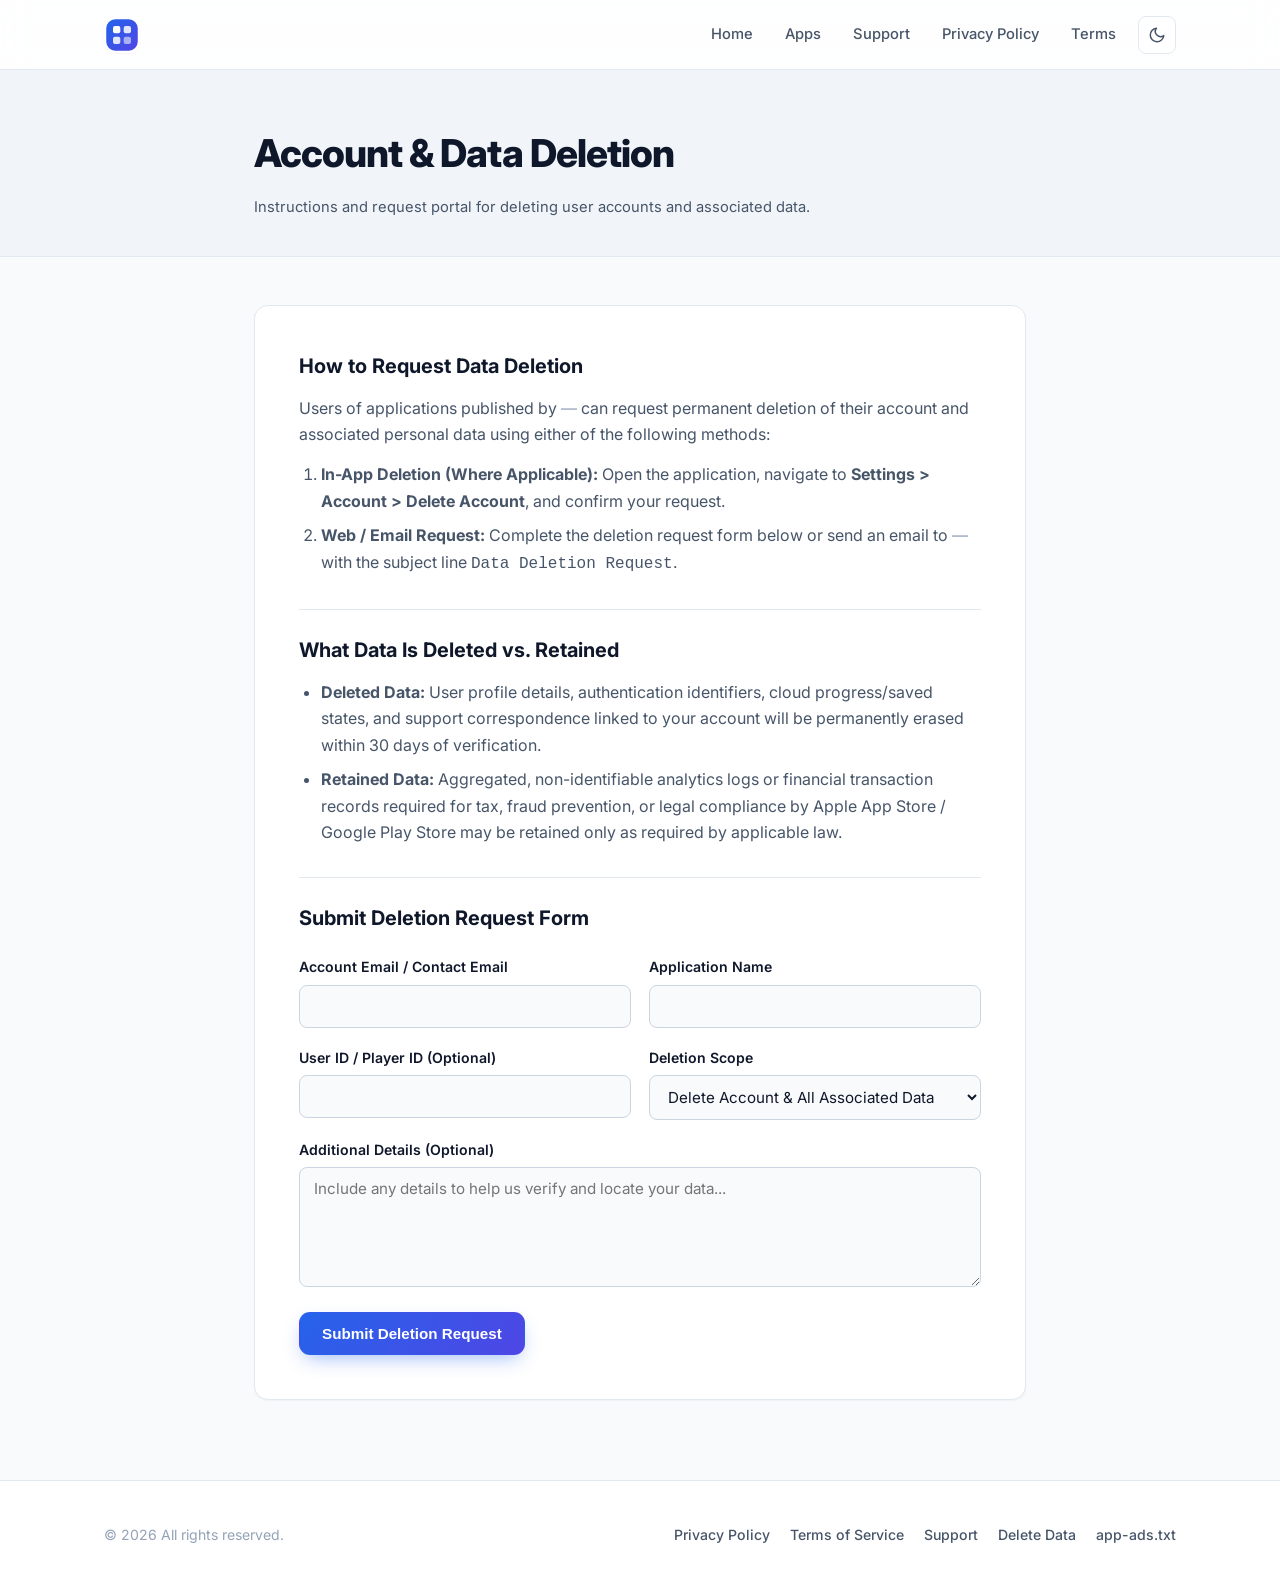
==== delete-data.html @ 7152f50c "init" ====
<!DOCTYPE html>
<html lang="en">
<head>
  <meta charset="UTF-8">
  <meta name="viewport" content="width=device-width, initial-scale=1.0">
  <title>Account &amp; Data Deletion Request</title>
  <meta name="description" content="Request deletion of your account and associated personal data from our mobile applications.">
  <link rel="icon" type="image/svg+xml" href="/assets/img/favicon.svg">
  <link rel="preconnect" href="https://fonts.googleapis.com">
  <link rel="preconnect" href="https://fonts.gstatic.com" crossorigin>
  <link href="https://fonts.googleapis.com/css2?family=Inter:wght@400;500;600;700;800&display=swap" rel="stylesheet">
  <link rel="stylesheet" href="/assets/css/style.css">
  <script src="/assets/js/main.js" defer></script>
</head>
<body>

  <!-- ==================== HEADER ==================== -->
  <header class="site-header">
    <div class="container header-inner">
      <a href="/" class="brand" aria-label="Home">
        <img src="/assets/img/favicon.svg" alt="" class="brand-logo" width="36" height="36">
        <!-- ĐIỀN TÊN STUDIO / DEVELOPER VÀO GIỮA THẺ SPAN DƯỚI ĐÂY -->
        <span class="brand-name"></span>
      </a>

      <div class="nav-wrapper">
        <nav aria-label="Primary Navigation">
          <ul class="nav-links" id="nav-links">
            <li><a href="/">Home</a></li>
            <li><a href="/#apps">Apps</a></li>
            <li><a href="/support.html">Support</a></li>
            <li><a href="/privacy.html">Privacy Policy</a></li>
            <li><a href="/terms.html">Terms</a></li>
          </ul>
        </nav>

        <button type="button" class="icon-btn" id="theme-toggle" aria-label="Toggle color theme" title="Toggle Dark/Light Mode">
          <svg class="icon-sun" width="18" height="18" viewBox="0 0 24 24" fill="none" stroke="currentColor" stroke-width="2" stroke-linecap="round" stroke-linejoin="round"><circle cx="12" cy="12" r="5"/><path d="M12 1v2M12 21v2M4.22 4.22l1.42 1.42M18.36 18.36l1.42 1.42M1 12h2M21 12h2M4.22 19.78l1.42-1.42M18.36 5.64l1.42-1.42"/></svg>
          <svg class="icon-moon" width="18" height="18" viewBox="0 0 24 24" fill="none" stroke="currentColor" stroke-width="2" stroke-linecap="round" stroke-linejoin="round"><path d="M21 12.79A9 9 0 1 1 11.21 3 7 7 0 0 0 21 12.79z"/></svg>
        </button>

        <button type="button" class="icon-btn menu-toggle" id="menu-toggle" aria-expanded="false" aria-controls="nav-links" aria-label="Open menu">
          <svg width="20" height="20" viewBox="0 0 24 24" fill="none" stroke="currentColor" stroke-width="2" stroke-linecap="round"><path d="M4 7h16M4 12h16M4 17h16"/></svg>
        </button>
      </div>
    </div>
  </header>

  <!-- ==================== MAIN ==================== -->
  <main>
    <section class="page-hero">
      <div class="container container--narrow">
        <h1>Account &amp; Data Deletion</h1>
        <p class="page-meta">Instructions and request portal for deleting user accounts and associated data.</p>
      </div>
    </section>

    <section class="legal-body">
      <div class="container container--narrow">
        <div class="legal-card">
          <h2>How to Request Data Deletion</h2>
          <p>
            Users of applications published by
            <!-- ĐIỀN TÊN DEVELOPER / CÔNG TY VÀO THẺ SPAN DƯỚI ĐÂY -->
            <span class="info-slot"></span>
            can request permanent deletion of their account and associated personal data using either of the following methods:
          </p>
          <ol>
            <li><strong>In-App Deletion (Where Applicable):</strong> Open the application, navigate to <strong>Settings &gt; Account &gt; Delete Account</strong>, and confirm your request.</li>
            <li><strong>Web / Email Request:</strong> Complete the deletion request form below or send an email to
              <!-- ĐIỀN EMAIL LIÊN HỆ XÓA DỮ LIỆU VÀO THẺ SPAN DƯỚI ĐÂY -->
              <span class="info-slot"></span>
              with the subject line <code>Data Deletion Request</code>.
            </li>
          </ol>

          <h2>What Data Is Deleted vs. Retained</h2>
          <ul>
            <li><strong>Deleted Data:</strong> User profile details, authentication identifiers, cloud progress/saved states, and support correspondence linked to your account will be permanently erased within 30 days of verification.</li>
            <li><strong>Retained Data:</strong> Aggregated, non-identifiable analytics logs or financial transaction records required for tax, fraud prevention, or legal compliance by Apple App Store / Google Play Store may be retained only as required by applicable law.</li>
          </ul>

          <h2>Submit Deletion Request Form</h2>
          <form name="data-deletion" method="POST" data-netlify="true" netlify-honeypot="bot-field" class="form-stack">
            <input type="hidden" name="form-name" value="data-deletion">
            <div class="hidden-honeypot">
              <label>Don’t fill this out if you’re human: <input name="bot-field"></label>
            </div>

            <div class="form-row">
              <div class="form-group">
                <label for="del-email">Account Email / Contact Email</label>
                <input type="email" id="del-email" name="email" class="form-control" required>
              </div>
              <div class="form-group">
                <label for="del-app">Application Name</label>
                <input type="text" id="del-app" name="app_name" class="form-control" required>
              </div>
            </div>

            <div class="form-row">
              <div class="form-group">
                <label for="del-userid">User ID / Player ID (Optional)</label>
                <input type="text" id="del-userid" name="user_id" class="form-control">
              </div>
              <div class="form-group">
                <label for="del-scope">Deletion Scope</label>
                <select id="del-scope" name="scope" class="form-control">
                  <option value="Full Account & Data Deletion">Delete Account &amp; All Associated Data</option>
                  <option value="Partial Personal Data Deletion">Delete Specific Personal Data Only</option>
                </select>
              </div>
            </div>

            <div class="form-group">
              <label for="del-notes">Additional Details (Optional)</label>
              <textarea id="del-notes" name="notes" class="form-control" placeholder="Include any details to help us verify and locate your data..."></textarea>
            </div>

            <div>
              <button type="submit" class="btn btn-primary">Submit Deletion Request</button>
            </div>
          </form>
        </div>
      </div>
    </section>
  </main>

  <!-- ==================== FOOTER ==================== -->
  <footer class="site-footer">
    <div class="container footer-inner">
      <p class="footer-copy">
        &copy; <span id="current-year"></span>
        <!-- ĐIỀN TÊN BẢN QUYỀN / STUDIO TẠI ĐÂY -->
        <span></span>
        All rights reserved.
      </p>

      <ul class="footer-links">
        <li><a href="/privacy.html">Privacy Policy</a></li>
        <li><a href="/terms.html">Terms of Service</a></li>
        <li><a href="/support.html">Support</a></li>
        <li><a href="/delete-data.html">Delete Data</a></li>
        <li><a href="/app-ads.txt">app-ads.txt</a></li>
      </ul>
    </div>
  </footer>

</body>
</html>
---- assets/css/style.css ----
/* ==========================================================================
   Mobile App Studio — Static Website Template (iOS & Android Store Ready)
   ========================================================================== */

:root {
  --bg-body: #f8fafc;
  --bg-surface: #ffffff;
  --bg-subtle: #f1f5f9;
  --bg-glass: rgba(255, 255, 255, 0.82);

  --text-primary: #0f172a;
  --text-secondary: #475569;
  --text-muted: #94a3b8;

  --accent: #2563eb;
  --accent-hover: #1d4ed8;
  --accent-soft: rgba(37, 99, 235, 0.1);
  --accent-gradient: linear-gradient(135deg, #2563eb 0%, #4f46e5 100%);

  --border-color: #e2e8f0;
  --border-strong: #cbd5e1;

  --shadow-sm: 0 1px 2px rgba(15, 23, 42, 0.04);
  --shadow-md: 0 10px 30px -10px rgba(15, 23, 42, 0.08);
  --shadow-lg: 0 20px 45px -15px rgba(15, 23, 42, 0.12);

  --radius-sm: 8px;
  --radius-md: 14px;
  --radius-lg: 22px;
  --radius-pill: 9999px;

  --container-width: 1120px;
  --reading-width: 820px;
  --header-height: 70px;
}

[data-theme="dark"] {
  --bg-body: #090d16;
  --bg-surface: #111827;
  --bg-subtle: #1e293b;
  --bg-glass: rgba(17, 24, 39, 0.82);

  --text-primary: #f8fafc;
  --text-secondary: #94a3b8;
  --text-muted: #64748b;

  --accent: #3b82f6;
  --accent-hover: #60a5fa;
  --accent-soft: rgba(59, 130, 246, 0.15);

  --border-color: #1f2937;
  --border-strong: #334155;

  --shadow-sm: 0 1px 2px rgba(0, 0, 0, 0.3);
  --shadow-md: 0 10px 30px -10px rgba(0, 0, 0, 0.45);
  --shadow-lg: 0 20px 45px -15px rgba(0, 0, 0, 0.6);
}

/* Reset & Base */
*,
*::before,
*::after {
  box-sizing: border-box;
  margin: 0;
  padding: 0;
}

html {
  scroll-behavior: smooth;
  -webkit-text-size-adjust: 100%;
}

body {
  font-family: "Inter", -apple-system, BlinkMacSystemFont, "Segoe UI", Roboto, sans-serif;
  background-color: var(--bg-body);
  color: var(--text-primary);
  line-height: 1.65;
  font-size: 16px;
  min-height: 100vh;
  display: flex;
  flex-direction: column;
  transition: background-color 0.2s ease, color 0.2s ease;
}

main {
  flex: 1;
}

a {
  color: var(--accent);
  text-decoration: none;
  transition: color 0.15s ease, opacity 0.15s ease;
}

a:hover {
  color: var(--accent-hover);
}

img,
svg {
  display: block;
  max-width: 100%;
}

.container {
  width: 100%;
  max-width: var(--container-width);
  margin: 0 auto;
  padding: 0 24px;
}

.container--narrow {
  max-width: var(--reading-width);
}

/* Empty Slot Helper: Hiển thị gọn gàng khi thông tin đang để trống */
.info-slot:empty::before {
  content: "—";
  color: var(--text-muted);
  font-weight: 400;
}

.brand-name:empty {
  display: none;
}

/* ==========================================================================
   Header & Navigation
   ========================================================================== */
.site-header {
  position: sticky;
  top: 0;
  z-index: 100;
  height: var(--header-height);
  background: var(--bg-glass);
  backdrop-filter: blur(14px);
  -webkit-backdrop-filter: blur(14px);
  border-bottom: 1px solid var(--border-color);
}

.header-inner {
  height: 100%;
  display: flex;
  align-items: center;
  justify-content: space-between;
  gap: 20px;
}

.brand {
  display: inline-flex;
  align-items: center;
  gap: 12px;
  color: var(--text-primary);
  font-weight: 700;
  font-size: 1.05rem;
  letter-spacing: -0.02em;
}

.brand:hover {
  color: var(--text-primary);
  opacity: 0.9;
}

.brand-logo {
  width: 36px;
  height: 36px;
  border-radius: 10px;
  flex-shrink: 0;
  box-shadow: var(--shadow-sm);
}

.nav-wrapper {
  display: flex;
  align-items: center;
  gap: 8px;
}

.nav-links {
  display: flex;
  align-items: center;
  gap: 4px;
  list-style: none;
}

.nav-links a {
  display: inline-block;
  padding: 8px 14px;
  border-radius: var(--radius-sm);
  color: var(--text-secondary);
  font-size: 0.92rem;
  font-weight: 500;
  transition: background-color 0.15s ease, color 0.15s ease;
}

.nav-links a:hover,
.nav-links a[aria-current="page"] {
  color: var(--text-primary);
  background-color: var(--bg-subtle);
}

.icon-btn {
  display: inline-flex;
  align-items: center;
  justify-content: center;
  width: 38px;
  height: 38px;
  border-radius: var(--radius-sm);
  border: 1px solid var(--border-color);
  background: var(--bg-surface);
  color: var(--text-secondary);
  cursor: pointer;
  transition: all 0.15s ease;
}

.icon-btn:hover {
  color: var(--text-primary);
  border-color: var(--border-strong);
}

.menu-toggle {
  display: none;
}

/* Theme Icon States */
[data-theme="dark"] .icon-sun {
  display: block;
}
[data-theme="dark"] .icon-moon {
  display: none;
}
:root:not([data-theme="dark"]) .icon-sun {
  display: none;
}
:root:not([data-theme="dark"]) .icon-moon {
  display: block;
}

/* ==========================================================================
   Hero Section
   ========================================================================== */
.hero {
  position: relative;
  overflow: hidden;
  padding: 88px 0 72px;
  border-bottom: 1px solid var(--border-color);
  background:
    radial-gradient(circle at 15% 15%, var(--accent-soft), transparent 42%),
    radial-gradient(circle at 85% 25%, rgba(79, 70, 229, 0.08), transparent 40%);
}

.hero-inner {
  max-width: 760px;
  margin: 0 auto;
  text-align: center;
}

.badge-pill {
  display: inline-flex;
  align-items: center;
  gap: 8px;
  padding: 6px 14px;
  border-radius: var(--radius-pill);
  background: var(--accent-soft);
  color: var(--accent);
  font-size: 0.82rem;
  font-weight: 600;
  letter-spacing: 0.01em;
  margin-bottom: 22px;
}

.badge-dot {
  width: 7px;
  height: 7px;
  border-radius: 50%;
  background: var(--accent);
}

.hero h1 {
  font-size: clamp(2.1rem, 4.8vw, 3.35rem);
  font-weight: 800;
  line-height: 1.15;
  letter-spacing: -0.03em;
  margin-bottom: 18px;
}

.hero-subtitle {
  font-size: clamp(1rem, 2vw, 1.15rem);
  color: var(--text-secondary);
  max-width: 600px;
  margin: 0 auto 32px;
}

.hero-actions {
  display: flex;
  flex-wrap: wrap;
  align-items: center;
  justify-content: center;
  gap: 12px;
}

.btn {
  display: inline-flex;
  align-items: center;
  justify-content: center;
  gap: 9px;
  padding: 12px 22px;
  border-radius: 11px;
  font-size: 0.95rem;
  font-weight: 600;
  border: 1px solid transparent;
  cursor: pointer;
  transition: transform 0.15s ease, box-shadow 0.15s ease, background-color 0.15s ease;
}

.btn:active {
  transform: translateY(1px);
}

.btn-primary {
  background: var(--accent-gradient);
  color: #ffffff;
  box-shadow: 0 8px 20px -6px rgba(37, 99, 235, 0.45);
}

.btn-primary:hover {
  color: #ffffff;
  opacity: 0.95;
}

.btn-secondary {
  background: var(--bg-surface);
  color: var(--text-primary);
  border-color: var(--border-color);
  box-shadow: var(--shadow-sm);
}

.btn-secondary:hover {
  color: var(--text-primary);
  border-color: var(--border-strong);
  background: var(--bg-subtle);
}

/* ==========================================================================
   Sections & Cards
   ========================================================================== */
.section {
  padding: 72px 0;
}

.section--alt {
  background: var(--bg-subtle);
  border-top: 1px solid var(--border-color);
  border-bottom: 1px solid var(--border-color);
}

.section-header {
  text-align: center;
  max-width: 640px;
  margin: 0 auto 44px;
}

.section-header h2 {
  font-size: clamp(1.55rem, 3vw, 2.05rem);
  font-weight: 700;
  letter-spacing: -0.025em;
  margin-bottom: 10px;
}

.section-header p {
  color: var(--text-secondary);
}

/* Empty State Showcase (Khi chưa có sản phẩm trên chợ) */
.empty-showcase {
  max-width: 680px;
  margin: 0 auto;
  padding: 48px 32px;
  background: var(--bg-surface);
  border: 1px dashed var(--border-strong);
  border-radius: var(--radius-lg);
  text-align: center;
  box-shadow: var(--shadow-md);
}

.empty-icon-wrap {
  width: 68px;
  height: 68px;
  margin: 0 auto 20px;
  border-radius: 18px;
  background: var(--accent-soft);
  color: var(--accent);
  display: flex;
  align-items: center;
  justify-content: center;
}

.empty-showcase h3 {
  font-size: 1.3rem;
  font-weight: 700;
  margin-bottom: 8px;
}

.empty-showcase p {
  color: var(--text-secondary);
  max-width: 480px;
  margin: 0 auto 26px;
  font-size: 0.96rem;
}

.store-badges {
  display: flex;
  flex-wrap: wrap;
  justify-content: center;
  gap: 12px;
}

.store-badge {
  display: inline-flex;
  align-items: center;
  gap: 10px;
  padding: 10px 18px;
  border-radius: 11px;
  background: var(--bg-subtle);
  border: 1px solid var(--border-color);
  color: var(--text-secondary);
  font-size: 0.85rem;
}

.store-badge--disabled {
  opacity: 0.78;
  cursor: default;
  user-select: none;
}

.store-badge strong {
  display: block;
  color: var(--text-primary);
  font-size: 0.92rem;
  line-height: 1.2;
}

.store-badge span {
  display: block;
  font-size: 0.72rem;
  text-transform: uppercase;
  letter-spacing: 0.04em;
}

/* App Grid (Sẵn sàng khi mở comment thêm sản phẩm sau này) */
.app-grid {
  display: grid;
  grid-template-columns: repeat(auto-fill, minmax(310px, 1fr));
  gap: 24px;
}

.app-card {
  background: var(--bg-surface);
  border: 1px solid var(--border-color);
  border-radius: var(--radius-md);
  padding: 24px;
  box-shadow: var(--shadow-sm);
  display: flex;
  flex-direction: column;
  gap: 16px;
  transition: transform 0.2s ease, box-shadow 0.2s ease;
}

.app-card:hover {
  transform: translateY(-3px);
  box-shadow: var(--shadow-md);
}

.app-card-head {
  display: flex;
  align-items: center;
  gap: 16px;
}

.app-icon {
  width: 64px;
  height: 64px;
  border-radius: 16px;
  background: var(--bg-subtle);
  border: 1px solid var(--border-color);
  object-fit: cover;
  flex-shrink: 0;
}

.app-meta h3 {
  font-size: 1.12rem;
  font-weight: 700;
}

.app-category {
  font-size: 0.82rem;
  color: var(--text-muted);
}

.app-desc {
  color: var(--text-secondary);
  font-size: 0.93rem;
  flex: 1;
}

.app-links {
  display: flex;
  flex-wrap: wrap;
  gap: 10px;
}

/* Info Grid (Developer / Compliance Quick Links) */
.info-grid {
  display: grid;
  grid-template-columns: repeat(auto-fit, minmax(260px, 1fr));
  gap: 20px;
}

.info-card {
  background: var(--bg-surface);
  border: 1px solid var(--border-color);
  border-radius: var(--radius-md);
  padding: 26px;
  box-shadow: var(--shadow-sm);
}

.info-card-icon {
  width: 42px;
  height: 42px;
  border-radius: 10px;
  background: var(--accent-soft);
  color: var(--accent);
  display: flex;
  align-items: center;
  justify-content: center;
  margin-bottom: 16px;
}

.info-card h3 {
  font-size: 1.05rem;
  font-weight: 700;
  margin-bottom: 8px;
}

.info-card p {
  color: var(--text-secondary);
  font-size: 0.92rem;
  margin-bottom: 14px;
}

.info-card-link {
  font-size: 0.9rem;
  font-weight: 600;
  display: inline-flex;
  align-items: center;
  gap: 6px;
}

/* Developer Info Table */
.meta-card {
  background: var(--bg-surface);
  border: 1px solid var(--border-color);
  border-radius: var(--radius-md);
  padding: 28px;
  box-shadow: var(--shadow-sm);
}

.meta-list {
  display: grid;
  grid-template-columns: repeat(auto-fit, minmax(220px, 1fr));
  gap: 20px;
}

.meta-item dt {
  font-size: 0.78rem;
  font-weight: 600;
  text-transform: uppercase;
  letter-spacing: 0.05em;
  color: var(--text-muted);
  margin-bottom: 4px;
}

.meta-item dd {
  font-size: 0.96rem;
  font-weight: 500;
  color: var(--text-primary);
  word-break: break-word;
}

/* ==========================================================================
   Legal & Content Pages (Privacy, Terms, Support, Delete Data)
   ========================================================================== */
.page-hero {
  padding: 52px 0 36px;
  border-bottom: 1px solid var(--border-color);
  background: var(--bg-subtle);
}

.page-hero h1 {
  font-size: clamp(1.75rem, 3.5vw, 2.4rem);
  font-weight: 800;
  letter-spacing: -0.025em;
  margin-bottom: 10px;
}

.page-meta {
  color: var(--text-secondary);
  font-size: 0.92rem;
}

.legal-body {
  padding: 48px 0 80px;
}

.legal-card {
  background: var(--bg-surface);
  border: 1px solid var(--border-color);
  border-radius: var(--radius-md);
  padding: clamp(24px, 4vw, 44px);
  box-shadow: var(--shadow-sm);
}

.legal-card h2 {
  font-size: 1.25rem;
  font-weight: 700;
  margin-top: 32px;
  margin-bottom: 12px;
  padding-top: 24px;
  border-top: 1px solid var(--border-color);
}

.legal-card h2:first-child {
  margin-top: 0;
  padding-top: 0;
  border-top: none;
}

.legal-card h3 {
  font-size: 1.05rem;
  font-weight: 600;
  margin-top: 20px;
  margin-bottom: 8px;
}

.legal-card p {
  color: var(--text-secondary);
  margin-bottom: 14px;
}

.legal-card ul,
.legal-card ol {
  color: var(--text-secondary);
  padding-left: 22px;
  margin-bottom: 16px;
}

.legal-card li {
  margin-bottom: 8px;
}

/* Forms (Support & Data Deletion - Netlify Forms Ready) */
.form-stack {
  display: grid;
  gap: 18px;
  margin-top: 20px;
}

.form-row {
  display: grid;
  grid-template-columns: repeat(auto-fit, minmax(220px, 1fr));
  gap: 18px;
}

.form-group label {
  display: block;
  font-size: 0.88rem;
  font-weight: 600;
  margin-bottom: 6px;
  color: var(--text-primary);
}

.form-control {
  width: 100%;
  padding: 11px 14px;
  border-radius: var(--radius-sm);
  border: 1px solid var(--border-strong);
  background: var(--bg-body);
  color: var(--text-primary);
  font-family: inherit;
  font-size: 0.95rem;
  transition: border-color 0.15s ease, box-shadow 0.15s ease;
}

.form-control:focus {
  outline: none;
  border-color: var(--accent);
  box-shadow: 0 0 0 3px var(--accent-soft);
}

textarea.form-control {
  min-height: 120px;
  resize: vertical;
}

.hidden-honeypot {
  display: none !important;
}

/* FAQ Accordion */
.faq-list {
  display: grid;
  gap: 12px;
  margin-top: 16px;
}

.faq-item {
  border: 1px solid var(--border-color);
  border-radius: var(--radius-sm);
  background: var(--bg-body);
  overflow: hidden;
}

.faq-item summary {
  padding: 15px 18px;
  font-weight: 600;
  cursor: pointer;
  list-style: none;
  display: flex;
  align-items: center;
  justify-content: space-between;
  gap: 12px;
}

.faq-item summary::-webkit-details-marker {
  display: none;
}

.faq-item summary::after {
  content: "+";
  font-size: 1.2rem;
  color: var(--text-muted);
  font-weight: 400;
}

.faq-item[open] summary::after {
  content: "−";
}

.faq-answer {
  padding: 0 18px 16px;
  color: var(--text-secondary);
  font-size: 0.94rem;
}

/* ==========================================================================
   Footer
   ========================================================================== */
.site-footer {
  background: var(--bg-surface);
  border-top: 1px solid var(--border-color);
  padding: 40px 0;
  margin-top: auto;
}

.footer-inner {
  display: flex;
  flex-wrap: wrap;
  align-items: center;
  justify-content: space-between;
  gap: 20px;
}

.footer-copy {
  color: var(--text-muted);
  font-size: 0.88rem;
}

.footer-links {
  display: flex;
  flex-wrap: wrap;
  gap: 20px;
  list-style: none;
}

.footer-links a {
  color: var(--text-secondary);
  font-size: 0.88rem;
  font-weight: 500;
}

.footer-links a:hover {
  color: var(--accent);
}

/* ==========================================================================
   Responsive Mobile
   ========================================================================== */
@media (max-width: 768px) {
  .menu-toggle {
    display: inline-flex;
  }

  .nav-links {
    display: none;
    position: absolute;
    top: var(--header-height);
    left: 0;
    right: 0;
    flex-direction: column;
    align-items: stretch;
    padding: 16px 24px;
    background: var(--bg-surface);
    border-bottom: 1px solid var(--border-color);
    box-shadow: var(--shadow-md);
  }

  .nav-links.is-open {
    display: flex;
  }

  .nav-links a {
    padding: 11px 14px;
  }

  .hero {
    padding: 60px 0 52px;
  }

  .section {
    padding: 52px 0;
  }

  .empty-showcase {
    padding: 36px 20px;
  }

  .footer-inner {
    flex-direction: column;
    align-items: flex-start;
  }
}
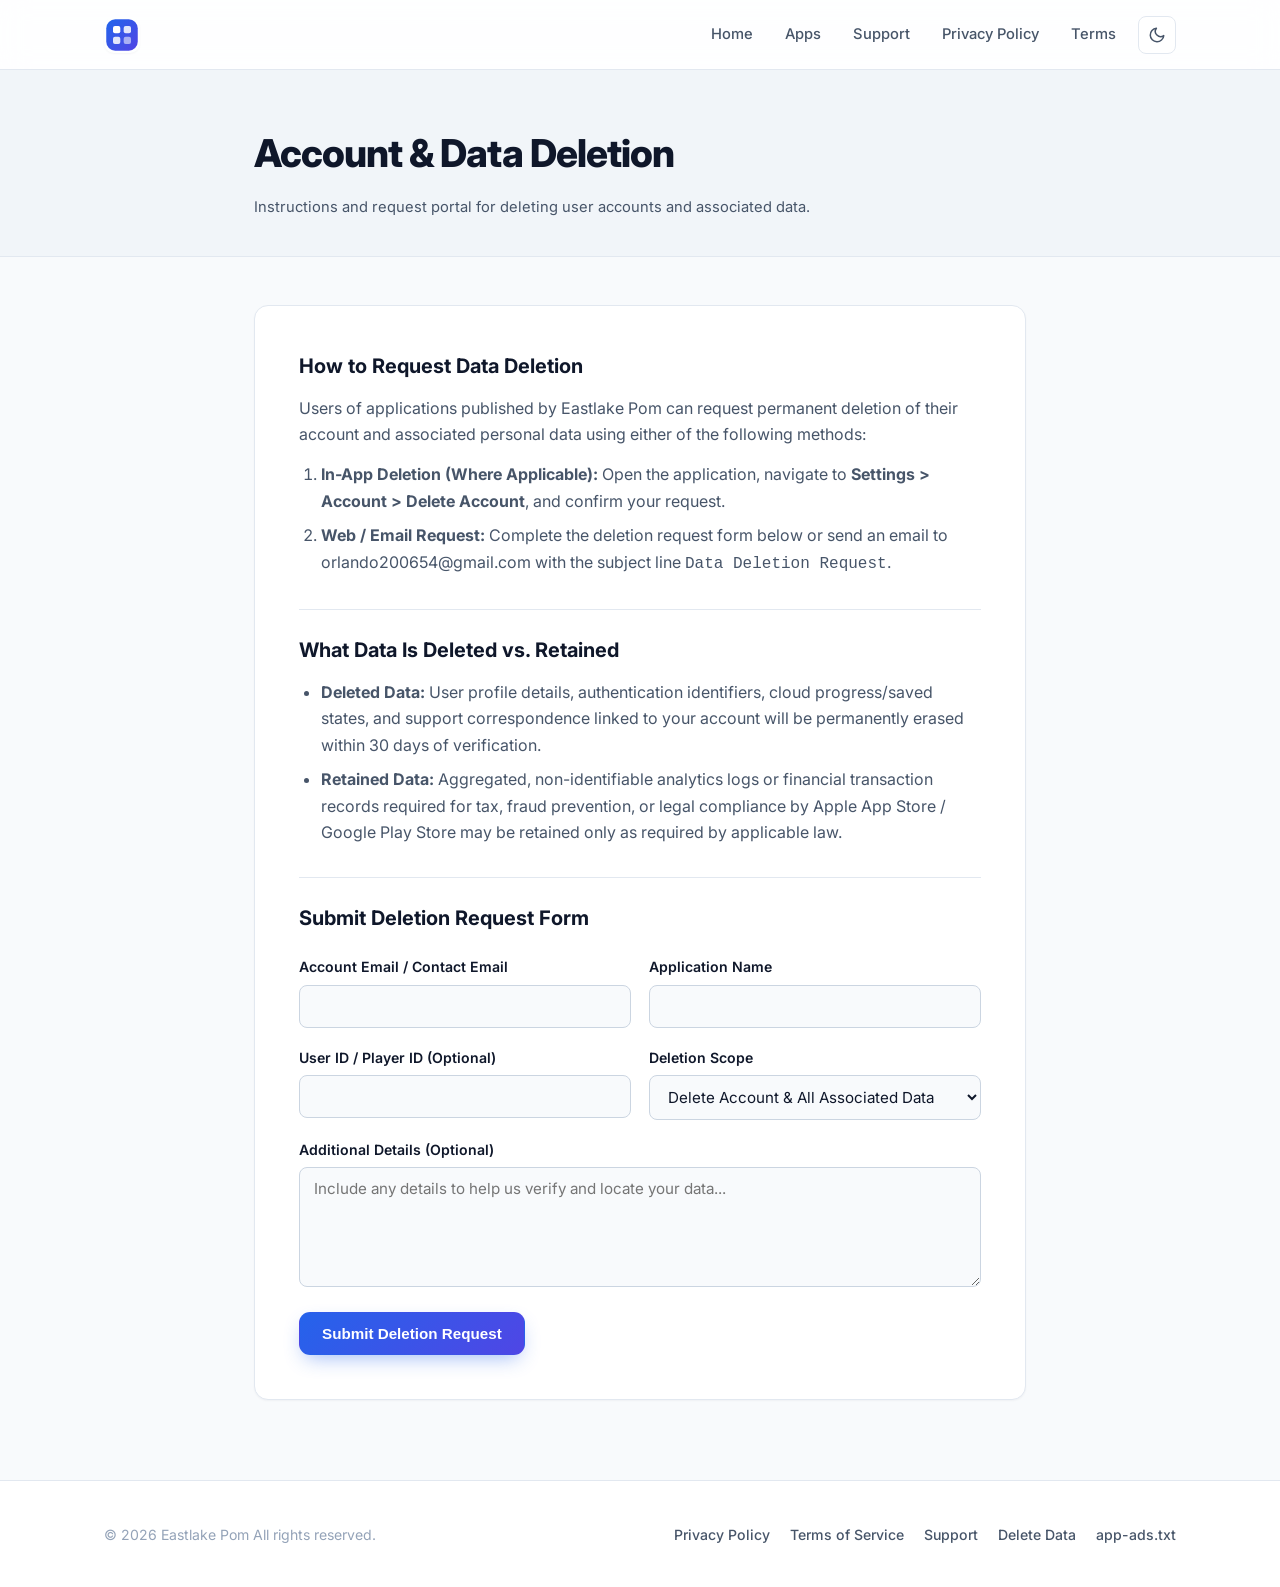
==== commit 97f9d246: "add" ====
--- a/delete-data.html
+++ b/delete-data.html
@@ -62,14 +62,14 @@
           <p>
             Users of applications published by
             <!-- ĐIỀN TÊN DEVELOPER / CÔNG TY VÀO THẺ SPAN DƯỚI ĐÂY -->
-            <span class="info-slot"></span>
+            <span class="info-slot">Eastlake Pom</span>
             can request permanent deletion of their account and associated personal data using either of the following methods:
           </p>
           <ol>
             <li><strong>In-App Deletion (Where Applicable):</strong> Open the application, navigate to <strong>Settings &gt; Account &gt; Delete Account</strong>, and confirm your request.</li>
             <li><strong>Web / Email Request:</strong> Complete the deletion request form below or send an email to
               <!-- ĐIỀN EMAIL LIÊN HỆ XÓA DỮ LIỆU VÀO THẺ SPAN DƯỚI ĐÂY -->
-              <span class="info-slot"></span>
+              <span class="info-slot">orlando200654@gmail.com</span>
               with the subject line <code>Data Deletion Request</code>.
             </li>
           </ol>
@@ -132,7 +132,7 @@
       <p class="footer-copy">
         &copy; <span id="current-year"></span>
         <!-- ĐIỀN TÊN BẢN QUYỀN / STUDIO TẠI ĐÂY -->
-        <span></span>
+        <span>Eastlake Pom</span>
         All rights reserved.
       </p>
 
